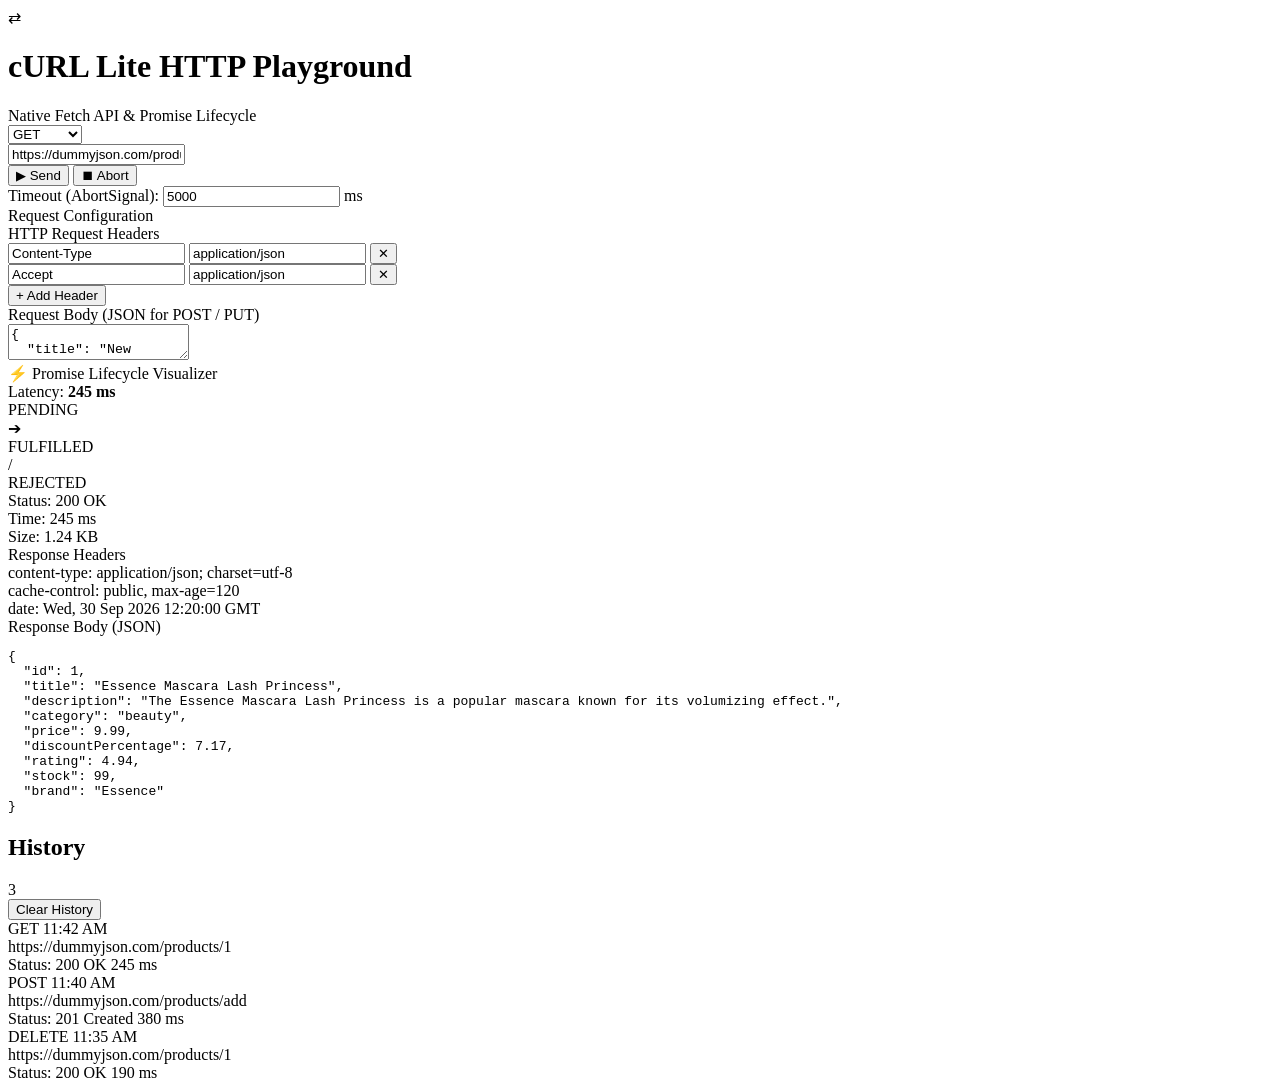
==== index.html @ 4dafe0cb "index.html : Standard Design For Project" ====
<!DOCTYPE html>
<html lang="en">

<head>
    <meta charset="UTF-8">
    <meta name="viewport" content="width=device-width, initial-scale=1.0">
    <title>cURL Lite — Visual HTTP Request Playground</title>
    <meta name="description"
        content="A lightweight, browser-native visual HTTP request playground with Promise lifecycle visualization, headers editor, and request history.">
    <meta property="og:title" content="cURL Lite — Visual HTTP Request Playground">
    <meta property="og:description"
        content="A lightweight, browser-native visual HTTP request playground with Promise lifecycle visualization, headers editor, and request history.">
    <link rel="stylesheet" href="/css/style.css">
</head>

<body>

    <!-- =========================================================================
       1. Top Navigation Bar (Header)
       ========================================================================= -->
    <header class="app-header">
        <div class="brand-wrapper">
            <div class="brand-icon" aria-hidden="true">⇄</div>
            <h1 class="brand-title">
                cURL Lite
                <span class="brand-badge">HTTP Playground</span>
            </h1>
        </div>
        <div class="header-meta">
            <span class="header-doc-link">Native Fetch API &amp; Promise Lifecycle</span>
        </div>
    </header>

    <!-- =========================================================================
       2. Application Master Layout (Grid: Main Workspace + History Sidebar)
       ========================================================================= -->
    <div class="app-layout">

        <!-- =======================================================================
         Main Workspace (Request Builder, Lifecycle Visualizer, Response)
         ======================================================================= -->
        <main class="main-workspace">

            <!-- -------------------------------------------------------------------
           HTTP Request Configuration Form
           ------------------------------------------------------------------- -->
            <form id="request-form" class="request-builder-card" autocomplete="off">

                <!-- Primary Address Bar: Method Dropdown + URL Input + Send/Abort -->
                <div class="url-bar-container">
                    <!-- HTTP Method Selector -->
                    <div class="method-select-wrapper">
                        <label for="method-select" class="visually-hidden" style="display:none;">HTTP Method</label>
                        <select id="method-select" name="method" class="method-select">
                            <option value="GET" selected>GET</option>
                            <option value="POST">POST</option>
                            <option value="PUT">PUT</option>
                            <option value="DELETE">DELETE</option>
                        </select>
                    </div>

                    <!-- Target URL Input -->
                    <label for="url-input" class="visually-hidden" style="display:none;">Request URL</label>
                    <input type="url" id="url-input" name="url" class="url-input"
                        placeholder="https://dummyjson.com/products/1" value="https://dummyjson.com/products/1"
                        required>

                    <!-- Action Buttons -->
                    <div class="request-actions">
                        <button type="submit" id="btn-send" class="btn btn-send" title="Send HTTP Request">
                            <span aria-hidden="true">▶</span> Send
                        </button>
                        <button type="button" id="btn-abort" class="btn btn-abort" title="Abort Active Request">
                            <span aria-hidden="true">⏹</span> Abort
                        </button>
                    </div>
                </div>

                <!-- Secondary Controls: Request Timeout -->
                <div class="controls-subrow">
                    <div class="timeout-control">
                        <label for="timeout-input">Timeout (AbortSignal):</label>
                        <input type="number" id="timeout-input" name="timeout" class="timeout-input" value="5000"
                            min="10" step="10">
                        <span>ms</span>
                    </div>
                </div>

                <!-- -----------------------------------------------------------------
             Parameters Section: Request Headers & Request Body (JSON)
             ----------------------------------------------------------------- -->
                <section class="params-section" aria-label="Request Configuration">
                    <div class="section-title-bar">
                        <span class="section-heading">Request Configuration</span>
                    </div>

                    <div class="params-content">

                        <!-- Dynamic Headers Editor -->
                        <div class="param-block" id="headers-editor">
                            <div class="param-block-header">
                                <span class="param-block-label">HTTP Request Headers</span>
                            </div>

                            <!-- Headers Key-Value Rows Container -->
                            <div id="headers-list" class="headers-list">
                                <!-- Example Row 1: Content-Type -->
                                <div class="header-row">
                                    <input type="text" class="header-input header-key"
                                        placeholder="Key (e.g. Content-Type)" value="Content-Type">
                                    <input type="text" class="header-input header-val"
                                        placeholder="Value (e.g. application/json)" value="application/json">
                                    <button type="button" class="btn-remove-header" title="Remove header row"
                                        aria-label="Remove header">✕</button>
                                </div>
                                <!-- Example Row 2: Accept -->
                                <div class="header-row">
                                    <input type="text" class="header-input header-key"
                                        placeholder="Key (e.g. Authorization)" value="Accept">
                                    <input type="text" class="header-input header-val"
                                        placeholder="Value (e.g. Bearer token)" value="application/json">
                                    <button type="button" class="btn-remove-header" title="Remove header row"
                                        aria-label="Remove header">✕</button>
                                </div>
                            </div>

                            <!-- Add Header Button -->
                            <button type="button" id="btn-add-header" class="btn-add-header">
                                + Add Header
                            </button>
                        </div>

                        <!-- Request Body Editor (JSON) -->
                        <div class="param-block" id="body-editor">
                            <div class="param-block-header">
                                <label for="body-input" class="param-block-label">Request Body (JSON for POST /
                                    PUT)</label>
                            </div>
                            <div class="body-editor-wrapper">
                                <textarea id="body-input" name="body" class="body-editor-textarea"
                                    placeholder='{&#10;  "title": "New Product",&#10;  "price": 29.99&#10;}'
                                    spellcheck="false">{
  "title": "New Product",
  "price": 29.99
}</textarea>
                            </div>
                        </div>

                    </div>
                </section>

            </form>

            <!-- -------------------------------------------------------------------
           Signature Feature: Promise Lifecycle Visualizer
           ------------------------------------------------------------------- -->
            <section class="lifecycle-card" id="lifecycle-section" aria-label="Promise Lifecycle Visualizer">
                <div class="lifecycle-header">
                    <div class="lifecycle-title">
                        <span aria-hidden="true">⚡</span> Promise Lifecycle Visualizer
                    </div>
                    <div id="lifecycle-latency" class="lifecycle-meta">
                        Latency: <strong>245 ms</strong>
                    </div>
                </div>

                <!-- Visual Pipeline: PENDING ➔ FULFILLED (or REJECTED) -->
                <div class="lifecycle-track">
                    <!-- State 1: PENDING -->
                    <div class="stage-item" id="stage-pending" title="Request initiated, awaiting server response">
                        <span class="stage-indicator"></span>
                        <span>PENDING</span>
                    </div>

                    <div class="stage-arrow active" aria-hidden="true">➔</div>

                    <!-- State 2: FULFILLED (Currently highlighted as demonstration) -->
                    <div class="stage-item" id="stage-fulfilled"
                        title="Promise resolved, response received and parsed">
                        <span class="stage-indicator"></span>
                        <span>FULFILLED</span>
                    </div>

                    <div class="stage-arrow" aria-hidden="true">/</div>

                    <!-- State 3: REJECTED (Alternative error/abort branch) -->
                    <div class="stage-item" id="stage-rejected"
                        title="Promise rejected due to network drop, timeout, or abort">
                        <span class="stage-indicator"></span>
                        <span>REJECTED</span>
                    </div>
                </div>
            </section>

            <!-- -------------------------------------------------------------------
           Response Inspector Panel
           ------------------------------------------------------------------- -->
            <section class="response-card" id="response-section" aria-label="Response Inspector">
                <!-- Status & Latency Metrics Top Bar -->
                <div class="response-metrics-bar">
                    <div class="metric-item">
                        <span class="metric-label">Status:</span>
                        <span id="response-status" class="response-status-badge">200 OK</span>
                    </div>
                    <div class="response-stats-cluster">
                        <div class="metric-item">
                            <span class="metric-label">Time:</span>
                            <span id="response-time" class="metric-value">245 ms</span>
                        </div>
                        <div class="metric-item">
                            <span class="metric-label">Size:</span>
                            <span id="response-size" class="metric-value">1.24 KB</span>
                        </div>
                    </div>
                </div>

                <div class="response-content-wrapper">
                    <!-- Response Headers Preview -->
                    <div class="param-block">
                        <span class="param-block-label">Response Headers</span>
                        <div class="response-headers-box" id="response-headers">
                            <div class="response-header-line">
                                <span class="response-header-name">content-type:</span>
                                <span class="response-header-val">application/json; charset=utf-8</span>
                            </div>
                            <div class="response-header-line">
                                <span class="response-header-name">cache-control:</span>
                                <span class="response-header-val">public, max-age=120</span>
                            </div>
                            <div class="response-header-line">
                                <span class="response-header-name">date:</span>
                                <span class="response-header-val">Wed, 30 Sep 2026 12:20:00 GMT</span>
                            </div>
                        </div>
                    </div>

                    <!-- Formatted Response Body (JSON) -->
                    <div class="param-block">
                        <span class="param-block-label">Response Body (JSON)</span>
                        <pre class="response-body-pre"><code id="response-body">{
  "id": 1,
  "title": "Essence Mascara Lash Princess",
  "description": "The Essence Mascara Lash Princess is a popular mascara known for its volumizing effect.",
  "category": "beauty",
  "price": 9.99,
  "discountPercentage": 7.17,
  "rating": 4.94,
  "stock": 99,
  "brand": "Essence"
}</code></pre>
                    </div>
                </div>
            </section>

        </main>

        <!-- =======================================================================
         3. Request History Sidebar
         ======================================================================= -->
        <aside class="history-sidebar" id="history-sidebar" aria-label="Request History">
            <!-- Sidebar Header -->
            <div class="history-header">
                <div class="history-title-group">
                    <h2 class="history-title">History</h2>
                    <span id="history-count" class="history-badge">3</span>
                </div>
                <button type="button" id="btn-clear-history" class="btn-clear-history"
                    title="Clear all local request history">
                    Clear History
                </button>
            </div>

            <!-- History List Items -->
            <div id="history-list" class="history-list">

                <!-- History Item 1 -->
                <article class="history-card" tabindex="0" title="Click to restore into form">
                    <div class="history-card-top">
                        <span class="method-tag get">GET</span>
                        <time class="history-time" datetime="11:42">11:42 AM</time>
                    </div>
                    <div class="history-url">https://dummyjson.com/products/1</div>
                    <div class="history-card-bottom">
                        <span>Status: 200 OK</span>
                        <span>245 ms</span>
                    </div>
                </article>

                <!-- History Item 2 -->
                <article class="history-card" tabindex="0" title="Click to restore into form">
                    <div class="history-card-top">
                        <span class="method-tag post">POST</span>
                        <time class="history-time" datetime="11:40">11:40 AM</time>
                    </div>
                    <div class="history-url">https://dummyjson.com/products/add</div>
                    <div class="history-card-bottom">
                        <span>Status: 201 Created</span>
                        <span>380 ms</span>
                    </div>
                </article>

                <!-- History Item 3 -->
                <article class="history-card" tabindex="0" title="Click to restore into form">
                    <div class="history-card-top">
                        <span class="method-tag delete">DELETE</span>
                        <time class="history-time" datetime="11:35">11:35 AM</time>
                    </div>
                    <div class="history-url">https://dummyjson.com/products/1</div>
                    <div class="history-card-bottom">
                        <span>Status: 200 OK</span>
                        <span>190 ms</span>
                    </div>
                </article>

            </div>
        </aside>

    </div>
<script src="/js/api.js"></script>
<script src="/js/storage.js"></script>
<script src="/js/ui.js"></script>
<script src="/js/app.js"></script>
</body>

</html>
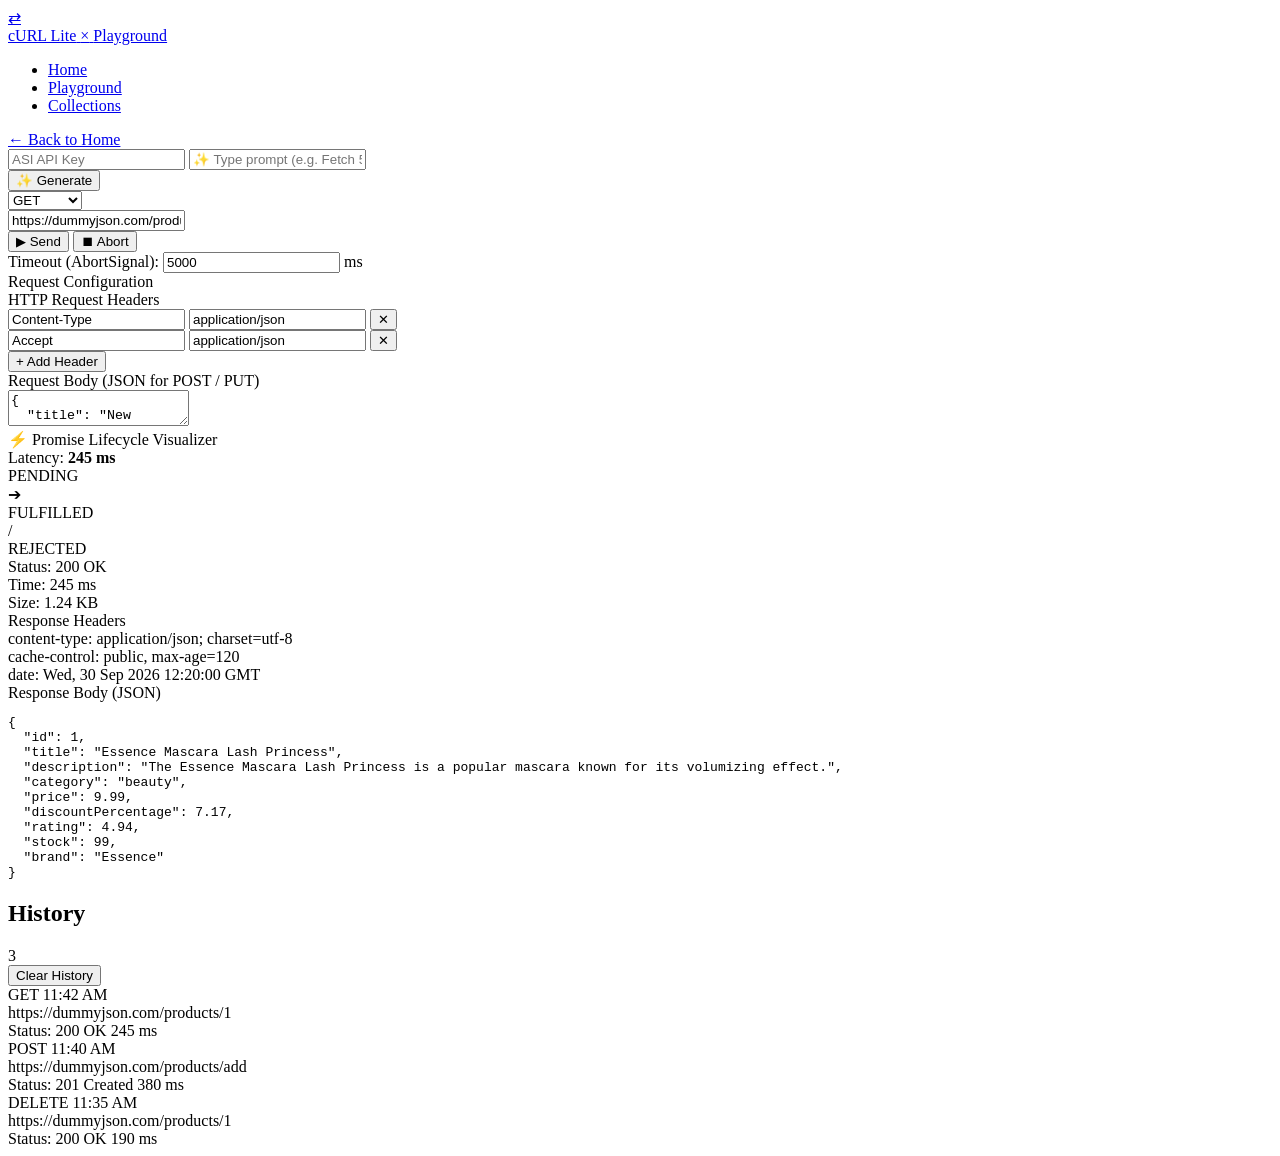
==== commit ce336e68: "structural changes in index.html" ====
--- a/index.html
+++ b/index.html
@@ -10,41 +10,50 @@
     <meta property="og:title" content="cURL Lite — Visual HTTP Request Playground">
     <meta property="og:description"
         content="A lightweight, browser-native visual HTTP request playground with Promise lifecycle visualization, headers editor, and request history.">
-    <link rel="stylesheet" href="/css/style.css">
+    <link rel="stylesheet" href="css/style.css">
 </head>
 
 <body>
 
-    <!-- =========================================================================
-       1. Top Navigation Bar (Header)
-       ========================================================================= -->
     <header class="app-header">
-        <div class="brand-wrapper">
-            <div class="brand-icon" aria-hidden="true">⇄</div>
-            <h1 class="brand-title">
-                cURL Lite
-                <span class="brand-badge">HTTP Playground</span>
-            </h1>
-        </div>
-        <div class="header-meta">
-            <span class="header-doc-link">Native Fetch API &amp; Promise Lifecycle</span>
-        </div>
+        <nav class="capsule-nav">
+            <a href="landing.html" class="brand-capsule">
+                <div class="brand-icon-box" aria-hidden="true">⇄</div>
+                <span class="brand-name">cURL Lite</span>
+                <span class="brand-cross">×</span>
+                <span class="brand-tag">Playground</span>
+            </a>
+            <ul class="capsule-nav-links">
+                <li><a href="landing.html" class="capsule-nav-link">Home</a></li>
+                <li><a href="index.html" class="capsule-nav-link active">Playground</a></li>
+                <li><a href="collections.html" class="capsule-nav-link">Collections</a></li>
+            </ul>
+            <div class="nav-actions-right">
+                <a href="landing.html" class="nav-link-btn">← Back to Home</a>
+            </div>
+        </nav>
     </header>
 
-    <!-- =========================================================================
-       2. Application Master Layout (Grid: Main Workspace + History Sidebar)
-       ========================================================================= -->
     <div class="app-layout">
 
-        <!-- =======================================================================
-         Main Workspace (Request Builder, Lifecycle Visualizer, Response)
-         ======================================================================= -->
         <main class="main-workspace">
 
-            <!-- -------------------------------------------------------------------
-           HTTP Request Configuration Form
-           ------------------------------------------------------------------- -->
+
             <form id="request-form" class="request-builder-card" autocomplete="off">
+
+                <!-- AI Natural Language Request Builder -->
+                <div class="ai-prompt-bar">
+                    <div class="ai-input-cluster">
+                        <input type="password" id="ai-key-input" class="ai-key-input" placeholder="ASI API Key"
+                            title="ASI API Key (saved locally)">
+                        <input type="text" id="ai-prompt-input" class="ai-prompt-input"
+                            placeholder="✨ Type prompt (e.g. Fetch 5 products under $500 from dummyjson)...">
+                    </div>
+                    <button type="button" id="btn-ai-generate" class="btn btn-ai"
+                        title="Generate HTTP Request using AI">
+                        ✨ Generate
+                    </button>
+                </div>
 
                 <!-- Primary Address Bar: Method Dropdown + URL Input + Send/Abort -->
                 <div class="url-bar-container">
@@ -86,9 +95,7 @@
                     </div>
                 </div>
 
-                <!-- -----------------------------------------------------------------
-             Parameters Section: Request Headers & Request Body (JSON)
-             ----------------------------------------------------------------- -->
+
                 <section class="params-section" aria-label="Request Configuration">
                     <div class="section-title-bar">
                         <span class="section-heading">Request Configuration</span>
@@ -151,9 +158,7 @@
 
             </form>
 
-            <!-- -------------------------------------------------------------------
-           Signature Feature: Promise Lifecycle Visualizer
-           ------------------------------------------------------------------- -->
+
             <section class="lifecycle-card" id="lifecycle-section" aria-label="Promise Lifecycle Visualizer">
                 <div class="lifecycle-header">
                     <div class="lifecycle-title">
@@ -175,8 +180,7 @@
                     <div class="stage-arrow active" aria-hidden="true">➔</div>
 
                     <!-- State 2: FULFILLED (Currently highlighted as demonstration) -->
-                    <div class="stage-item" id="stage-fulfilled"
-                        title="Promise resolved, response received and parsed">
+                    <div class="stage-item" id="stage-fulfilled" title="Promise resolved, response received and parsed">
                         <span class="stage-indicator"></span>
                         <span>FULFILLED</span>
                     </div>
@@ -192,9 +196,6 @@
                 </div>
             </section>
 
-            <!-- -------------------------------------------------------------------
-           Response Inspector Panel
-           ------------------------------------------------------------------- -->
             <section class="response-card" id="response-section" aria-label="Response Inspector">
                 <!-- Status & Latency Metrics Top Bar -->
                 <div class="response-metrics-bar">
@@ -254,9 +255,7 @@
 
         </main>
 
-        <!-- =======================================================================
-         3. Request History Sidebar
-         ======================================================================= -->
+
         <aside class="history-sidebar" id="history-sidebar" aria-label="Request History">
             <!-- Sidebar Header -->
             <div class="history-header">
@@ -316,10 +315,10 @@
         </aside>
 
     </div>
-<script src="/js/api.js"></script>
-<script src="/js/storage.js"></script>
-<script src="/js/ui.js"></script>
-<script src="/js/app.js"></script>
+    <script src="js/api.js"></script>
+    <script src="js/storage.js"></script>
+    <script src="js/ui.js"></script>
+    <script src="js/app.js"></script>
 </body>
 
 </html>
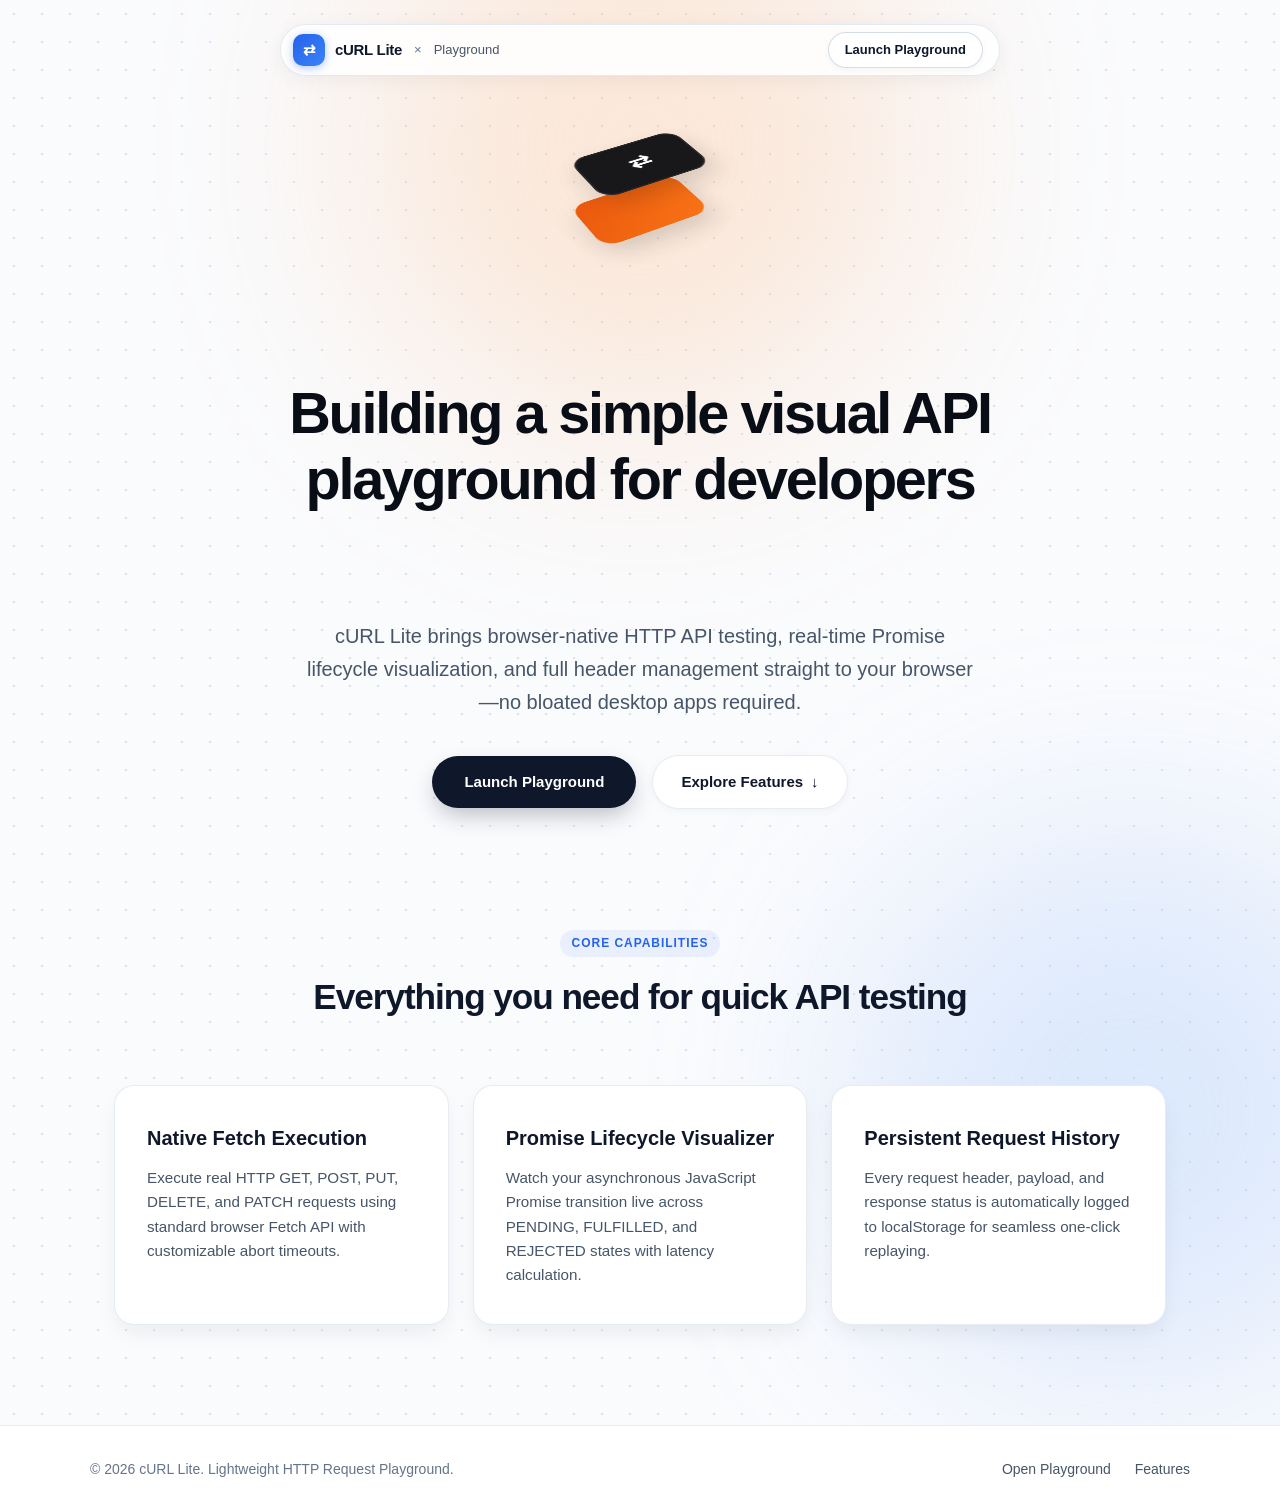
==== commit def8a236: "fix: rename landing.html to index.html and update internal navigation" ====
--- a/index.html
+++ b/index.html
@@ -4,321 +4,114 @@
 <head>
     <meta charset="UTF-8">
     <meta name="viewport" content="width=device-width, initial-scale=1.0">
-    <title>cURL Lite — Visual HTTP Request Playground</title>
+    <title>cURL Lite — Visual HTTP Request Playground for Developers</title>
     <meta name="description"
-        content="A lightweight, browser-native visual HTTP request playground with Promise lifecycle visualization, headers editor, and request history.">
-    <meta property="og:title" content="cURL Lite — Visual HTTP Request Playground">
-    <meta property="og:description"
-        content="A lightweight, browser-native visual HTTP request playground with Promise lifecycle visualization, headers editor, and request history.">
-    <link rel="stylesheet" href="css/style.css">
+        content="cURL Lite is a lightweight, browser-native visual HTTP request playground with Promise lifecycle visualization, header editing, and persistent history.">
+    <link rel="stylesheet" href="css/landing.css">
 </head>
 
 <body>
 
-    <header class="app-header">
+    <!-- Ambient Grid & Glow Backgrounds -->
+    <div class="dot-grid-bg"></div>
+    <div class="ambient-glow glow-top-orange"></div>
+    <div class="ambient-glow glow-blue"></div>
+
+    <!-- Floating Pill Header Navbar -->
+    <header class="landing-header">
         <nav class="capsule-nav">
-            <a href="landing.html" class="brand-capsule">
-                <div class="brand-icon-box" aria-hidden="true">⇄</div>
+            <a href="index.html" class="brand-capsule">
+                <div class="brand-icon-box">⇄</div>
                 <span class="brand-name">cURL Lite</span>
                 <span class="brand-cross">×</span>
                 <span class="brand-tag">Playground</span>
             </a>
-            <ul class="capsule-nav-links">
-                <li><a href="landing.html" class="capsule-nav-link">Home</a></li>
-                <li><a href="index.html" class="capsule-nav-link active">Playground</a></li>
-                <li><a href="collections.html" class="capsule-nav-link">Collections</a></li>
-            </ul>
             <div class="nav-actions-right">
-                <a href="landing.html" class="nav-link-btn">← Back to Home</a>
+                <a href="playground.html" class="nav-link-btn">
+                    <span>Launch Playground</span>
+                </a>
             </div>
         </nav>
     </header>
 
-    <div class="app-layout">
+    <!-- Main Hero Section -->
+    <main>
+        <section class="hero-section">
+            <!-- 3D Isometric Stack Badge Illustration (Black & Orange Stack) -->
+            <div class="hero-illustration">
+                <div class="isometric-stack">
+                    <div class="stack-layer layer-bottom"></div>
+                    <div class="stack-layer layer-top">⇄</div>
+                </div>
+            </div>
 
-        <main class="main-workspace">
+            <!-- Hero Headlines -->
+            <h1 class="hero-title" id="animated-hero-title">
+                Building a simple visual API playground for developers
+            </h1>
+            <p class="hero-subtitle">
+                cURL Lite brings browser-native HTTP API testing, real-time Promise lifecycle visualization, and full header management straight to your browser—no bloated desktop apps required.
+            </p>
 
+            <!-- Action Buttons -->
+            <div class="cta-group">
+                <a href="playground.html" class="btn-primary">
+                    <span>Launch Playground</span>
+                </a>
+                <a href="#features" class="btn-secondary">
+                    <span>Explore Features</span>
+                    <span>↓</span>
+                </a>
+            </div>
+        </section>
 
-            <form id="request-form" class="request-builder-card" autocomplete="off">
+        <!-- Features Showcase Section -->
+        <section class="features-section" id="features">
+            <div class="section-header">
+                <span class="section-badge">Core Capabilities</span>
+                <h2 class="section-title">Everything you need for quick API testing</h2>
+            </div>
 
-                <!-- AI Natural Language Request Builder -->
-                <div class="ai-prompt-bar">
-                    <div class="ai-input-cluster">
-                        <input type="password" id="ai-key-input" class="ai-key-input" placeholder="ASI API Key"
-                            title="ASI API Key (saved locally)">
-                        <input type="text" id="ai-prompt-input" class="ai-prompt-input"
-                            placeholder="✨ Type prompt (e.g. Fetch 5 products under $500 from dummyjson)...">
-                    </div>
-                    <button type="button" id="btn-ai-generate" class="btn btn-ai"
-                        title="Generate HTTP Request using AI">
-                        ✨ Generate
-                    </button>
+            <div class="features-grid">
+                <!-- Feature 1 -->
+                <div class="feature-card blue">
+                    <h3 class="feature-title">Native Fetch Execution</h3>
+                    <p class="feature-desc">
+                        Execute real HTTP GET, POST, PUT, DELETE, and PATCH requests using standard browser Fetch API with customizable abort timeouts.
+                    </p>
                 </div>
 
-                <!-- Primary Address Bar: Method Dropdown + URL Input + Send/Abort -->
-                <div class="url-bar-container">
-                    <!-- HTTP Method Selector -->
-                    <div class="method-select-wrapper">
-                        <label for="method-select" class="visually-hidden" style="display:none;">HTTP Method</label>
-                        <select id="method-select" name="method" class="method-select">
-                            <option value="GET" selected>GET</option>
-                            <option value="POST">POST</option>
-                            <option value="PUT">PUT</option>
-                            <option value="DELETE">DELETE</option>
-                        </select>
-                    </div>
-
-                    <!-- Target URL Input -->
-                    <label for="url-input" class="visually-hidden" style="display:none;">Request URL</label>
-                    <input type="url" id="url-input" name="url" class="url-input"
-                        placeholder="https://dummyjson.com/products/1" value="https://dummyjson.com/products/1"
-                        required>
-
-                    <!-- Action Buttons -->
-                    <div class="request-actions">
-                        <button type="submit" id="btn-send" class="btn btn-send" title="Send HTTP Request">
-                            <span aria-hidden="true">▶</span> Send
-                        </button>
-                        <button type="button" id="btn-abort" class="btn btn-abort" title="Abort Active Request">
-                            <span aria-hidden="true">⏹</span> Abort
-                        </button>
-                    </div>
+                <!-- Feature 2 -->
+                <div class="feature-card orange">
+                    <h3 class="feature-title">Promise Lifecycle Visualizer</h3>
+                    <p class="feature-desc">
+                        Watch your asynchronous JavaScript Promise transition live across PENDING, FULFILLED, and REJECTED states with latency calculation.
+                    </p>
                 </div>
 
-                <!-- Secondary Controls: Request Timeout -->
-                <div class="controls-subrow">
-                    <div class="timeout-control">
-                        <label for="timeout-input">Timeout (AbortSignal):</label>
-                        <input type="number" id="timeout-input" name="timeout" class="timeout-input" value="5000"
-                            min="10" step="10">
-                        <span>ms</span>
-                    </div>
+                <!-- Feature 3 -->
+                <div class="feature-card purple">
+                    <h3 class="feature-title">Persistent Request History</h3>
+                    <p class="feature-desc">
+                        Every request header, payload, and response status is automatically logged to localStorage for seamless one-click replaying.
+                    </p>
                 </div>
+            </div>
+        </section>
+    </main>
 
+    <!-- Footer -->
+    <footer class="landing-footer">
+        <div class="footer-content">
+            <p>© 2026 cURL Lite. Lightweight HTTP Request Playground.</p>
+            <div class="footer-links">
+                <a href="playground.html">Open Playground</a>
+                <a href="#features">Features</a>
+            </div>
+        </div>
+    </footer>
 
-                <section class="params-section" aria-label="Request Configuration">
-                    <div class="section-title-bar">
-                        <span class="section-heading">Request Configuration</span>
-                    </div>
-
-                    <div class="params-content">
-
-                        <!-- Dynamic Headers Editor -->
-                        <div class="param-block" id="headers-editor">
-                            <div class="param-block-header">
-                                <span class="param-block-label">HTTP Request Headers</span>
-                            </div>
-
-                            <!-- Headers Key-Value Rows Container -->
-                            <div id="headers-list" class="headers-list">
-                                <!-- Example Row 1: Content-Type -->
-                                <div class="header-row">
-                                    <input type="text" class="header-input header-key"
-                                        placeholder="Key (e.g. Content-Type)" value="Content-Type">
-                                    <input type="text" class="header-input header-val"
-                                        placeholder="Value (e.g. application/json)" value="application/json">
-                                    <button type="button" class="btn-remove-header" title="Remove header row"
-                                        aria-label="Remove header">✕</button>
-                                </div>
-                                <!-- Example Row 2: Accept -->
-                                <div class="header-row">
-                                    <input type="text" class="header-input header-key"
-                                        placeholder="Key (e.g. Authorization)" value="Accept">
-                                    <input type="text" class="header-input header-val"
-                                        placeholder="Value (e.g. Bearer token)" value="application/json">
-                                    <button type="button" class="btn-remove-header" title="Remove header row"
-                                        aria-label="Remove header">✕</button>
-                                </div>
-                            </div>
-
-                            <!-- Add Header Button -->
-                            <button type="button" id="btn-add-header" class="btn-add-header">
-                                + Add Header
-                            </button>
-                        </div>
-
-                        <!-- Request Body Editor (JSON) -->
-                        <div class="param-block" id="body-editor">
-                            <div class="param-block-header">
-                                <label for="body-input" class="param-block-label">Request Body (JSON for POST /
-                                    PUT)</label>
-                            </div>
-                            <div class="body-editor-wrapper">
-                                <textarea id="body-input" name="body" class="body-editor-textarea"
-                                    placeholder='{&#10;  "title": "New Product",&#10;  "price": 29.99&#10;}'
-                                    spellcheck="false">{
-  "title": "New Product",
-  "price": 29.99
-}</textarea>
-                            </div>
-                        </div>
-
-                    </div>
-                </section>
-
-            </form>
-
-
-            <section class="lifecycle-card" id="lifecycle-section" aria-label="Promise Lifecycle Visualizer">
-                <div class="lifecycle-header">
-                    <div class="lifecycle-title">
-                        <span aria-hidden="true">⚡</span> Promise Lifecycle Visualizer
-                    </div>
-                    <div id="lifecycle-latency" class="lifecycle-meta">
-                        Latency: <strong>245 ms</strong>
-                    </div>
-                </div>
-
-                <!-- Visual Pipeline: PENDING ➔ FULFILLED (or REJECTED) -->
-                <div class="lifecycle-track">
-                    <!-- State 1: PENDING -->
-                    <div class="stage-item" id="stage-pending" title="Request initiated, awaiting server response">
-                        <span class="stage-indicator"></span>
-                        <span>PENDING</span>
-                    </div>
-
-                    <div class="stage-arrow active" aria-hidden="true">➔</div>
-
-                    <!-- State 2: FULFILLED (Currently highlighted as demonstration) -->
-                    <div class="stage-item" id="stage-fulfilled" title="Promise resolved, response received and parsed">
-                        <span class="stage-indicator"></span>
-                        <span>FULFILLED</span>
-                    </div>
-
-                    <div class="stage-arrow" aria-hidden="true">/</div>
-
-                    <!-- State 3: REJECTED (Alternative error/abort branch) -->
-                    <div class="stage-item" id="stage-rejected"
-                        title="Promise rejected due to network drop, timeout, or abort">
-                        <span class="stage-indicator"></span>
-                        <span>REJECTED</span>
-                    </div>
-                </div>
-            </section>
-
-            <section class="response-card" id="response-section" aria-label="Response Inspector">
-                <!-- Status & Latency Metrics Top Bar -->
-                <div class="response-metrics-bar">
-                    <div class="metric-item">
-                        <span class="metric-label">Status:</span>
-                        <span id="response-status" class="response-status-badge">200 OK</span>
-                    </div>
-                    <div class="response-stats-cluster">
-                        <div class="metric-item">
-                            <span class="metric-label">Time:</span>
-                            <span id="response-time" class="metric-value">245 ms</span>
-                        </div>
-                        <div class="metric-item">
-                            <span class="metric-label">Size:</span>
-                            <span id="response-size" class="metric-value">1.24 KB</span>
-                        </div>
-                    </div>
-                </div>
-
-                <div class="response-content-wrapper">
-                    <!-- Response Headers Preview -->
-                    <div class="param-block">
-                        <span class="param-block-label">Response Headers</span>
-                        <div class="response-headers-box" id="response-headers">
-                            <div class="response-header-line">
-                                <span class="response-header-name">content-type:</span>
-                                <span class="response-header-val">application/json; charset=utf-8</span>
-                            </div>
-                            <div class="response-header-line">
-                                <span class="response-header-name">cache-control:</span>
-                                <span class="response-header-val">public, max-age=120</span>
-                            </div>
-                            <div class="response-header-line">
-                                <span class="response-header-name">date:</span>
-                                <span class="response-header-val">Wed, 30 Sep 2026 12:20:00 GMT</span>
-                            </div>
-                        </div>
-                    </div>
-
-                    <!-- Formatted Response Body (JSON) -->
-                    <div class="param-block">
-                        <span class="param-block-label">Response Body (JSON)</span>
-                        <pre class="response-body-pre"><code id="response-body">{
-  "id": 1,
-  "title": "Essence Mascara Lash Princess",
-  "description": "The Essence Mascara Lash Princess is a popular mascara known for its volumizing effect.",
-  "category": "beauty",
-  "price": 9.99,
-  "discountPercentage": 7.17,
-  "rating": 4.94,
-  "stock": 99,
-  "brand": "Essence"
-}</code></pre>
-                    </div>
-                </div>
-            </section>
-
-        </main>
-
-
-        <aside class="history-sidebar" id="history-sidebar" aria-label="Request History">
-            <!-- Sidebar Header -->
-            <div class="history-header">
-                <div class="history-title-group">
-                    <h2 class="history-title">History</h2>
-                    <span id="history-count" class="history-badge">3</span>
-                </div>
-                <button type="button" id="btn-clear-history" class="btn-clear-history"
-                    title="Clear all local request history">
-                    Clear History
-                </button>
-            </div>
-
-            <!-- History List Items -->
-            <div id="history-list" class="history-list">
-
-                <!-- History Item 1 -->
-                <article class="history-card" tabindex="0" title="Click to restore into form">
-                    <div class="history-card-top">
-                        <span class="method-tag get">GET</span>
-                        <time class="history-time" datetime="11:42">11:42 AM</time>
-                    </div>
-                    <div class="history-url">https://dummyjson.com/products/1</div>
-                    <div class="history-card-bottom">
-                        <span>Status: 200 OK</span>
-                        <span>245 ms</span>
-                    </div>
-                </article>
-
-                <!-- History Item 2 -->
-                <article class="history-card" tabindex="0" title="Click to restore into form">
-                    <div class="history-card-top">
-                        <span class="method-tag post">POST</span>
-                        <time class="history-time" datetime="11:40">11:40 AM</time>
-                    </div>
-                    <div class="history-url">https://dummyjson.com/products/add</div>
-                    <div class="history-card-bottom">
-                        <span>Status: 201 Created</span>
-                        <span>380 ms</span>
-                    </div>
-                </article>
-
-                <!-- History Item 3 -->
-                <article class="history-card" tabindex="0" title="Click to restore into form">
-                    <div class="history-card-top">
-                        <span class="method-tag delete">DELETE</span>
-                        <time class="history-time" datetime="11:35">11:35 AM</time>
-                    </div>
-                    <div class="history-url">https://dummyjson.com/products/1</div>
-                    <div class="history-card-bottom">
-                        <span>Status: 200 OK</span>
-                        <span>190 ms</span>
-                    </div>
-                </article>
-
-            </div>
-        </aside>
-
-    </div>
-    <script src="js/api.js"></script>
-    <script src="js/storage.js"></script>
-    <script src="js/ui.js"></script>
-    <script src="js/app.js"></script>
+    <script src="js/landing.js"></script>
 </body>
 
-</html>+</html>
--- a/css/landing.css
+++ b/css/landing.css
@@ -0,0 +1,456 @@
+/* ==========================================================================
+   cURL Lite — Landing Page Stylesheet (Isolated)
+   ========================================================================== */
+
+/* --------------------------------------------------------------------------
+   1. Design System & CSS Variables
+   -------------------------------------------------------------------------- */
+:root {
+  --bg-canvas: #fafbfd;
+  --text-main: #0f172a;
+  --text-muted: #475569;
+  --text-subtle: #64748b;
+  --accent-blue: #2563eb;
+  --accent-orange: #f97316;
+  --card-bg: #ffffff;
+  --card-border: rgba(226, 232, 240, 0.8);
+  --shadow-sm: 0 2px 8px rgba(0, 0, 0, 0.04);
+  --shadow-md: 0 10px 25px -5px rgba(15, 23, 42, 0.08);
+  --shadow-lg: 0 20px 40px -10px rgba(15, 23, 42, 0.12);
+  --radius-full: 9999px;
+  --radius-xl: 20px;
+  --radius-lg: 14px;
+}
+
+* {
+  box-sizing: border-box;
+  margin: 0;
+  padding: 0;
+}
+
+html {
+  scroll-behavior: smooth;
+  font-family: -apple-system, BlinkMacSystemFont, "Plus Jakarta Sans", "Inter", "Segoe UI", Roboto, sans-serif;
+}
+
+body {
+  background-color: var(--bg-canvas);
+  color: var(--text-main);
+  line-height: 1.6;
+  overflow-x: hidden;
+  position: relative;
+  min-height: 100vh;
+}
+
+/* Dot Grid Background Matrix */
+.dot-grid-bg {
+  position: absolute;
+  top: 0;
+  left: 0;
+  right: 0;
+  bottom: 0;
+  background-image: radial-gradient(#cbd5e1 1.25px, transparent 1.25px);
+  background-size: 28px 28px;
+  opacity: 0.65;
+  pointer-events: none;
+  z-index: 0;
+}
+
+/* Gradient Ambient Blurs */
+.ambient-glow {
+  position: absolute;
+  width: 500px;
+  height: 500px;
+  border-radius: 50%;
+  filter: blur(120px);
+  pointer-events: none;
+  z-index: 0;
+  opacity: 0.35;
+}
+
+.glow-top-orange {
+  top: -100px;
+  left: 50%;
+  transform: translateX(-50%);
+  background: radial-gradient(circle, #ffedd5 0%, #f97316 100%);
+}
+
+.glow-blue {
+  bottom: 10%;
+  right: -100px;
+  background: radial-gradient(circle, #dbeafe 0%, #3b82f6 100%);
+}
+
+/* --------------------------------------------------------------------------
+   2. Navbar (Floating Capsule Header)
+   -------------------------------------------------------------------------- */
+.landing-header {
+  position: relative;
+  z-index: 10;
+  display: flex;
+  justify-content: center;
+  padding: 24px 20px 0;
+}
+
+.capsule-nav {
+  display: flex;
+  align-items: center;
+  justify-content: space-between;
+  width: 100%;
+  max-width: 720px;
+  height: 52px;
+  padding: 0 16px 0 12px;
+  background: rgba(255, 255, 255, 0.88);
+  backdrop-filter: blur(16px);
+  -webkit-backdrop-filter: blur(16px);
+  border: 1px solid rgba(226, 232, 240, 0.9);
+  border-radius: var(--radius-full);
+  box-shadow: 0 4px 20px rgba(15, 23, 42, 0.05), inset 0 1px 0 rgba(255, 255, 255, 0.8);
+}
+
+.brand-capsule {
+  display: flex;
+  align-items: center;
+  gap: 10px;
+  text-decoration: none;
+}
+
+.brand-icon-box {
+  width: 32px;
+  height: 32px;
+  border-radius: 10px;
+  background: linear-gradient(135deg, #2563eb, #3b82f6);
+  display: flex;
+  align-items: center;
+  justify-content: center;
+  color: #ffffff;
+  font-weight: 700;
+  font-size: 15px;
+  box-shadow: 0 2px 8px rgba(37, 99, 235, 0.35);
+}
+
+.brand-name {
+  font-size: 15px;
+  font-weight: 700;
+  color: var(--text-main);
+  letter-spacing: -0.3px;
+}
+
+.brand-cross {
+  color: var(--text-subtle);
+  font-size: 13px;
+  font-weight: 400;
+  margin: 0 2px;
+}
+
+.brand-tag {
+  font-size: 13px;
+  color: var(--text-muted);
+  font-weight: 500;
+}
+
+.nav-actions-right {
+  display: flex;
+  align-items: center;
+  gap: 16px;
+}
+
+.nav-link-btn {
+  display: inline-flex;
+  align-items: center;
+  gap: 6px;
+  font-size: 13px;
+  font-weight: 600;
+  color: var(--text-main);
+  text-decoration: none;
+  padding: 7px 16px;
+  border-radius: var(--radius-full);
+  background: #ffffff;
+  border: 1px solid rgba(203, 213, 225, 0.8);
+  box-shadow: 0 2px 6px rgba(0, 0, 0, 0.04);
+  transition: all 0.2s ease;
+}
+
+.nav-link-btn:hover {
+  background: var(--text-main);
+  color: #ffffff;
+  border-color: var(--text-main);
+  transform: translateY(-1px);
+}
+
+/* --------------------------------------------------------------------------
+   3. Hero Section
+   -------------------------------------------------------------------------- */
+.hero-section {
+  position: relative;
+  z-index: 5;
+  max-width: 900px;
+  margin: 0 auto;
+  padding: 40px 24px 80px;
+  text-align: center;
+}
+
+/* Stacked 3D Isometric Illustration Badge (Black & Orange Stack) */
+.hero-illustration {
+  margin: 20px auto 40px;
+  display: flex;
+  justify-content: center;
+}
+
+.isometric-stack {
+  position: relative;
+  width: 140px;
+  height: 120px;
+  perspective: 800px;
+}
+
+.stack-layer {
+  position: absolute;
+  width: 120px;
+  height: 75px;
+  border-radius: 18px;
+  box-shadow: 0 15px 30px rgba(0, 0, 0, 0.15);
+  transform-style: preserve-3d;
+  transition: transform 0.4s ease;
+}
+
+.layer-bottom {
+  top: 35px;
+  left: 10px;
+  background: linear-gradient(135deg, #ea580c, #f97316);
+  transform: rotateX(55deg) rotateZ(-30deg) translateZ(0);
+}
+
+.layer-top {
+  top: 10px;
+  left: 10px;
+  background: #18181b;
+  border: 2px solid #27272a;
+  transform: rotateX(55deg) rotateZ(-30deg) translateZ(25px);
+  display: flex;
+  align-items: center;
+  justify-content: center;
+  color: #ffffff;
+  font-size: 28px;
+  font-weight: 800;
+}
+
+.isometric-stack:hover .layer-top {
+  transform: rotateX(55deg) rotateZ(-30deg) translateZ(35px);
+}
+
+/* Hero Typography */
+.hero-title {
+  font-size: clamp(2.2rem, 4.5vw, 3.8rem);
+  font-weight: 800;
+  line-height: 1.15;
+  letter-spacing: -0.04em;
+  color: #090d16;
+  margin-bottom: 24px;
+  height: 5.2em;          /* Fixed: prevents layout shift as lines cycle */
+  overflow: hidden;
+  display: flex;
+  align-items: center;
+  justify-content: center;
+  text-align: center;
+  flex-wrap: wrap;
+  /* Smooth fade transition for whole-line swap */
+  opacity: 1;
+  transform: translateY(0);
+  transition: opacity 0.45s ease, transform 0.45s ease;
+}
+
+/* Whole-line fade states toggled by JS */
+.hero-title.line-visible {
+  opacity: 1;
+  transform: translateY(0);
+}
+
+.hero-title.line-hidden {
+  opacity: 0;
+  transform: translateY(10px);
+}
+
+.hero-subtitle {
+  font-size: clamp(1.05rem, 2vw, 1.25rem);
+  color: var(--text-muted);
+  max-width: 680px;
+  margin: 0 auto 36px;
+  font-weight: 400;
+  line-height: 1.65;
+}
+
+/* CTA Button Group */
+.cta-group {
+  display: flex;
+  align-items: center;
+  justify-content: center;
+  gap: 16px;
+  flex-wrap: wrap;
+}
+
+.btn-primary {
+  display: inline-flex;
+  align-items: center;
+  gap: 10px;
+  background: var(--text-main);
+  color: #ffffff;
+  font-size: 15px;
+  font-weight: 600;
+  padding: 14px 32px;
+  border-radius: var(--radius-full);
+  text-decoration: none;
+  box-shadow: 0 10px 25px -5px rgba(15, 23, 42, 0.3);
+  transition: all 0.25s cubic-bezier(0.16, 1, 0.3, 1);
+}
+
+.btn-primary:hover {
+  background: #1e293b;
+  transform: translateY(-2px);
+  box-shadow: 0 15px 30px -5px rgba(15, 23, 42, 0.4);
+}
+
+.btn-secondary {
+  display: inline-flex;
+  align-items: center;
+  gap: 8px;
+  background: #ffffff;
+  color: var(--text-main);
+  font-size: 15px;
+  font-weight: 600;
+  padding: 14px 28px;
+  border-radius: var(--radius-full);
+  text-decoration: none;
+  border: 1px solid var(--card-border);
+  box-shadow: var(--shadow-sm);
+  transition: all 0.2s ease;
+}
+
+.btn-secondary:hover {
+  background: #f8fafc;
+  border-color: #cbd5e1;
+  transform: translateY(-1px);
+}
+
+/* --------------------------------------------------------------------------
+   4. Features Grid Section
+   -------------------------------------------------------------------------- */
+.features-section {
+  position: relative;
+  z-index: 5;
+  max-width: 1100px;
+  margin: 0 auto;
+  padding: 40px 24px 100px;
+}
+
+.section-header {
+  text-align: center;
+  margin-bottom: 60px;
+}
+
+.section-badge {
+  display: inline-block;
+  font-size: 12px;
+  font-weight: 700;
+  letter-spacing: 0.08em;
+  text-transform: uppercase;
+  color: var(--accent-blue);
+  background: rgba(37, 99, 235, 0.08);
+  padding: 4px 12px;
+  border-radius: var(--radius-full);
+  margin-bottom: 12px;
+}
+
+.section-title {
+  font-size: 2.2rem;
+  font-weight: 700;
+  letter-spacing: -0.03em;
+  color: var(--text-main);
+}
+
+.features-grid {
+  display: grid;
+  grid-template-columns: repeat(auto-fit, minmax(300px, 1fr));
+  gap: 24px;
+}
+
+.feature-card {
+  background: #ffffff;
+  border: 1px solid var(--card-border);
+  border-radius: var(--radius-xl);
+  padding: 36px 32px;
+  box-shadow: var(--shadow-md);
+  transition: all 0.3s ease;
+  display: flex;
+  flex-direction: column;
+}
+
+.feature-card:hover {
+  transform: translateY(-4px);
+  box-shadow: var(--shadow-lg);
+  border-color: #cbd5e1;
+}
+
+.feature-title {
+  font-size: 1.25rem;
+  font-weight: 700;
+  color: var(--text-main);
+  margin-bottom: 12px;
+}
+
+.feature-desc {
+  font-size: 0.95rem;
+  color: var(--text-muted);
+  line-height: 1.6;
+}
+
+/* --------------------------------------------------------------------------
+   5. Footer
+   -------------------------------------------------------------------------- */
+.landing-footer {
+  position: relative;
+  z-index: 5;
+  border-top: 1px solid var(--card-border);
+  background: #ffffff;
+  padding: 32px 24px;
+  text-align: center;
+  font-size: 14px;
+  color: var(--text-subtle);
+}
+
+.footer-content {
+  max-width: 1100px;
+  margin: 0 auto;
+  display: flex;
+  align-items: center;
+  justify-content: space-between;
+  flex-wrap: wrap;
+  gap: 16px;
+}
+
+.footer-links a {
+  color: var(--text-muted);
+  text-decoration: none;
+  margin-left: 20px;
+  transition: color 0.2s;
+}
+
+.footer-links a:hover {
+  color: var(--accent-blue);
+}
+
+/* Responsive adjustments */
+@media (max-width: 640px) {
+  .hero-section {
+    padding-top: 30px;
+  }
+
+  .footer-content {
+    flex-direction: column;
+    justify-content: center;
+  }
+
+  .footer-links a {
+    margin: 0 10px;
+  }
+}
